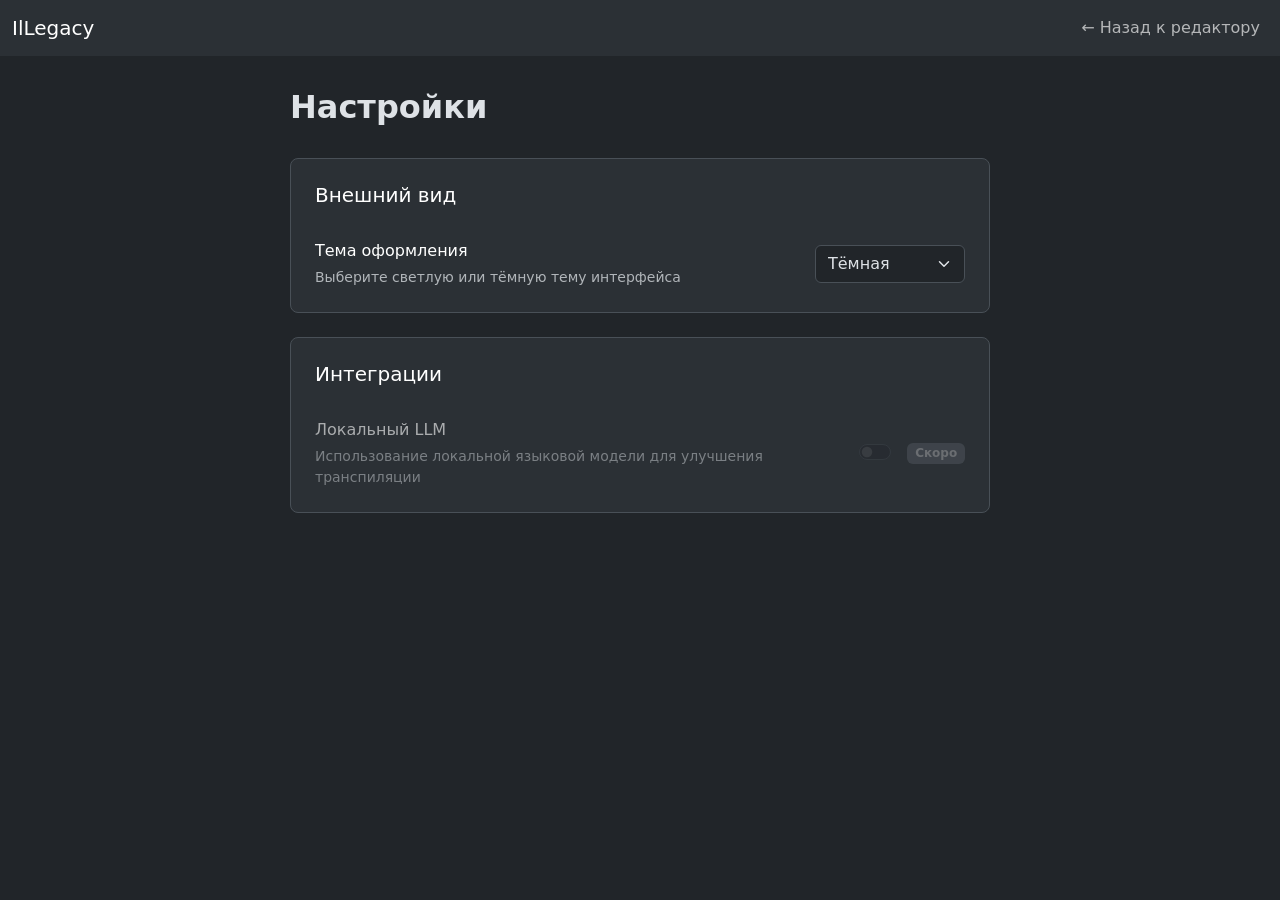
==== src/settings.html @ 21b07f58 "добавил страницу настроек" ====
<!doctype html>
<html lang="ru" data-bs-theme="dark">

<head>
    <meta charset="UTF-8" />
    <link rel="stylesheet" href="styles.css" />
    <link rel="stylesheet" href="settings.css" />
    <meta name="viewport" content="width=device-width, initial-scale=1.0" />
    <title>Настройки - IlLegacy</title>
    <!-- Bootstrap css -->
    <link href="https://cdn.jsdelivr.net/npm/bootstrap@5.3.8/dist/css/bootstrap.min.css" rel="stylesheet"
        integrity="sha384-sRIl4kxILFvY47J16cr9ZwB07vP4J8+LH7qKQnuqkuIAvNWLzeN8tE5YBujZqJLB" crossorigin="anonymous">
    <script type="module" src="/modules/settings.js" defer></script>
</head>

<body>
    <!-- Навигационная панель -->
    <nav class="navbar navbar-expand-lg bg-body-tertiary">
        <div class="container-fluid">
            <a class="navbar-brand" href="index.html">IlLegacy</a>
            <button class="navbar-toggler" type="button" data-bs-toggle="collapse" data-bs-target="#navbarNav"
                aria-controls="navbarNav" aria-expanded="false" aria-label="Toggle navigation">
                <span class="navbar-toggler-icon"></span>
            </button>
            <div class="collapse navbar-collapse" id="navbarNav">
                <ul class="navbar-nav ms-auto">
                    <li class="nav-item">
                        <a class="nav-link" href="index.html" role="button">← Назад к редактору</a>
                    </li>
                </ul>
            </div>
        </div>
    </nav>

    <div class="settings-container">
        <div class="settings-content">
            <h1 class="settings-title">Настройки</h1>

            <div class="settings-section">
                <h2 class="section-title">Внешний вид</h2>

                <div class="setting-item">
                    <div class="setting-info">
                        <label class="setting-label" for="theme-select">Тема оформления</label>
                        <p class="setting-description">Выберите светлую или тёмную тему интерфейса</p>
                    </div>
                    <div class="setting-control">
                        <select id="theme-select" class="form-select">
                            <option value="dark">Тёмная</option>
                            <option value="light">Светлая</option>
                            <option value="auto">Системная</option>
                        </select>
                    </div>
                </div>
            </div>

            <div class="settings-section">
                <h2 class="section-title">Интеграции</h2>

                <div class="setting-item disabled">
                    <div class="setting-info">
                        <label class="setting-label">Локальный LLM</label>
                        <p class="setting-description">Использование локальной языковой модели для улучшения транспиляции</p>
                    </div>
                    <div class="setting-control">
                        <div class="form-check form-switch">
                            <input class="form-check-input" type="checkbox" id="llm-toggle" disabled>
                            <label class="form-check-label" for="llm-toggle">
                                <span class="badge bg-secondary ms-2">Скоро</span>
                            </label>
                        </div>
                    </div>
                </div>
            </div>
        </div>
    </div>

    <script src="https://cdn.jsdelivr.net/npm/bootstrap@5.3.8/dist/js/bootstrap.bundle.min.js"
        integrity="sha384-FKyoEForCGlyvwx9Hj09JcYn3nv7wiPVlz7YYwJrWVcXK/BmnVDxM+D2scQbITxI"
        crossorigin="anonymous"></script>
</body>

</html>
---- src/styles.css ----
/* CSS-переменные для тем */
:root {
    --code-bg-dark: #1e1e1e;
    --code-bg-light: #ffffff;
    --code-text-dark: #d4d4d4;
    --code-text-light: #1e1e1e;
    --border-dark: #444;
    --border-light: #dee2e6;
    --scrollbar-track-dark: #2d2d2d;
    --scrollbar-track-light: #f1f1f1;
    --scrollbar-thumb-dark: #666;
    --scrollbar-thumb-light: #c1c1c1;
    --placeholder-dark: #666;
    --placeholder-light: #aaa;
    --selection-dark: rgba(255, 255, 255, 0.2);
    --selection-light: rgba(0, 0, 0, 0.1);
    --caret-dark: white;
    --caret-light: black;
    --resizer-dark: #999;
    --resizer-light: #666;
}

/* Тёмная тема (по умолчанию) */
[data-bs-theme="dark"] {
    --code-bg: var(--code-bg-dark);
    --code-text: var(--code-text-dark);
    --border: var(--border-dark);
    --scrollbar-track: var(--scrollbar-track-dark);
    --scrollbar-thumb: var(--scrollbar-thumb-dark);
    --placeholder: var(--placeholder-dark);
    --selection: var(--selection-dark);
    --caret: var(--caret-dark);
    --resizer: var(--resizer-dark);
}

/* Светлая тема */
[data-bs-theme="light"] {
    --code-bg: var(--code-bg-light);
    --code-text: var(--code-text-light);
    --border: var(--border-light);
    --scrollbar-track: var(--scrollbar-track-light);
    --scrollbar-thumb: var(--scrollbar-thumb-light);
    --placeholder: var(--placeholder-light);
    --selection: var(--selection-light);
    --caret: var(--caret-light);
    --resizer: var(--resizer-light);
}

body {
    margin: 0;
    padding: 0;
    font-family: Arial, sans-serif;
    height: 100vh;
    overflow: hidden;
}

.navbar {
    flex-shrink: 0;
}

.grid-container {
    display: flex;
    height: calc(100vh - 56px); /* Высота окна минус высота navbar */
    width: 100vw;
    overflow: hidden;
}

.column {
    display: flex;
    flex-direction: column;
    height: 100%;
    padding: 1rem;
    box-sizing: border-box;
    overflow: hidden;
    flex: 1 1 0; /* Позволяет колонкам сжиматься/растягиваться */
    min-width: 200px;
}

.select-wrapper {
    flex-shrink: 0;
    margin-bottom: 1rem;
}

.select-wrapper select {
    width: 100%;
    padding: 0.5rem;
    margin-top: 0.25rem;
}

.code-container {
    position: relative;
    width: 100%;
    flex: 1 1 auto;
    min-height: 0;
    overflow: hidden;
    border: 1px solid var(--border);
    border-radius: 4px;
    background-color: var(--code-bg);
}

/* Общие стили для textarea и pre */
.code-textarea,
.code-preview {
    position: absolute;
    top: 0;
    left: 0;
    width: 100%;
    height: 100%;
    margin: 0;
    font-family: 'Monaco', 'Menlo', 'Ubuntu Mono', 'Consolas', monospace;
    font-size: 14px;
    line-height: 1.5;
    white-space: pre;
    word-wrap: normal;
    overflow: auto;
    box-sizing: border-box;
    border: none;
    outline: none;
}

/* Textarea для ввода - добавляем отступы */
.code-textarea {
    padding: 10px;
    background: transparent;
    color: transparent; /* Делаем текст невидимым */
    caret-color: var(--caret);
    resize: none;
    z-index: 2;
}

/* Pre для подсветки - без отступов */
.code-preview {
    padding: 0;
    pointer-events: none; /* Чтобы не мешать вводу */
    z-index: 1;
    background-color: var(--code-bg);
    overflow: auto;
}

.code-preview code {
    font-family: inherit;
    background: transparent !important;
    padding: 0;
    margin: 0;
    display: block;
    box-sizing: border-box;
    min-height: 100%;
    width: fit-content;
    min-width: 100%;
    color: var(--code-text);
}

/* Стили для скроллбара - одинаковые для обоих элементов */
.code-textarea::-webkit-scrollbar,
.code-preview::-webkit-scrollbar {
    width: 10px;
    height: 10px;
}

.code-textarea::-webkit-scrollbar-track,
.code-preview::-webkit-scrollbar-track {
    background: var(--scrollbar-track);
}

.code-textarea::-webkit-scrollbar-thumb,
.code-preview::-webkit-scrollbar-thumb {
    background: var(--scrollbar-thumb);
    border-radius: 5px;
}

.code-textarea::-webkit-scrollbar-thumb:hover,
.code-preview::-webkit-scrollbar-thumb:hover {
    background: #888;
}

/* Скрываем скроллбар у preview, чтобы не мешал */
.code-preview::-webkit-scrollbar {
    display: none;
}

/* Для Firefox */
.code-preview {
    scrollbar-width: none;
}

/* Стили для placeholder */
.code-textarea::placeholder {
    color: var(--placeholder);
    opacity: 1;
}

#resizer {
    background-color: var(--resizer);
    cursor: col-resize;
    width: 5px;
    height: 100%;
    flex-shrink: 0;
    z-index: 10;
    transition: background-color 0.2s;
}

#resizer:hover,
#resizer:active {
    background-color: #999;
}

/* Класс для режима ресайза */
.resizing {
    user-select: none;
    cursor: col-resize;
}

.resizing .code-textarea,
.resizing .code-preview {
    pointer-events: none;
}

/* Анимация для изменения размера шрифта */
.code-textarea,
.code-preview,
.code-preview code {
    transition: font-size 0.05s ease;
}

/* Индикатор текущего масштаба*/
.zoom-indicator {
    position: fixed;
    bottom: 20px;
    right: 20px;
    background: rgba(0, 0, 0, 0.7);
    color: white;
    padding: 5px 10px;
    border-radius: 4px;
    font-size: 12px;
    z-index: 1000;
    opacity: 0;
    transition: opacity 0.2s;
    pointer-events: none;
}

.zoom-indicator.show {
    opacity: 1;
}

/* Делаем табуляции видимыми */
.code-textarea,
.code-preview {
    tab-size: 4;
    -moz-tab-size: 4;
    -o-tab-size: 4;
    -webkit-tab-size: 4;
}

.code-textarea::selection,
.code-preview::selection {
    background: var(--selection);
}
---- src/settings.css ----
/* Стили для страницы настроек */

.settings-container {
    display: flex;
    justify-content: center;
    padding: 2rem;
    min-height: calc(100vh - 56px);
    box-sizing: border-box;
    background-color: var(--bs-body-bg);
}

.settings-content {
    width: 100%;
    max-width: 700px;
}

.settings-title {
    margin-bottom: 2rem;
    font-size: 2rem;
    font-weight: 600;
}

.settings-section {
    background-color: var(--bs-tertiary-bg);
    border-radius: 8px;
    padding: 1.5rem;
    margin-bottom: 1.5rem;
    border: 1px solid var(--bs-border-color);
}

.section-title {
    font-size: 1.25rem;
    font-weight: 500;
    margin-bottom: 1rem;
    color: var(--bs-emphasis-color);
}

.setting-item {
    display: flex;
    justify-content: space-between;
    align-items: center;
    padding: 1rem 0;
    border-bottom: 1px solid var(--bs-border-color);
}

.setting-item:last-child {
    border-bottom: none;
    padding-bottom: 0;
}

.setting-item:first-child {
    padding-top: 0;
}

.setting-info {
    flex: 1;
    padding-right: 1rem;
}

.setting-label {
    display: block;
    font-weight: 500;
    margin-bottom: 0.25rem;
    color: var(--bs-emphasis-color);
}

.setting-description {
    margin: 0;
    font-size: 0.875rem;
    color: var(--bs-secondary-color);
}

.setting-control {
    flex-shrink: 0;
}

.setting-control .form-select {
    min-width: 150px;
}

/* Disabled состояние */
.setting-item.disabled {
    opacity: 0.6;
    pointer-events: none;
}

.setting-item.disabled .setting-label {
    cursor: not-allowed;
}

/* Адаптивность для мобильных */
@media (max-width: 576px) {
    .settings-container {
        padding: 1rem;
    }

    .setting-item {
        flex-direction: column;
        align-items: flex-start;
        gap: 0.75rem;
    }

    .setting-control {
        width: 100%;
    }

    .setting-control .form-select {
        width: 100%;
    }
}
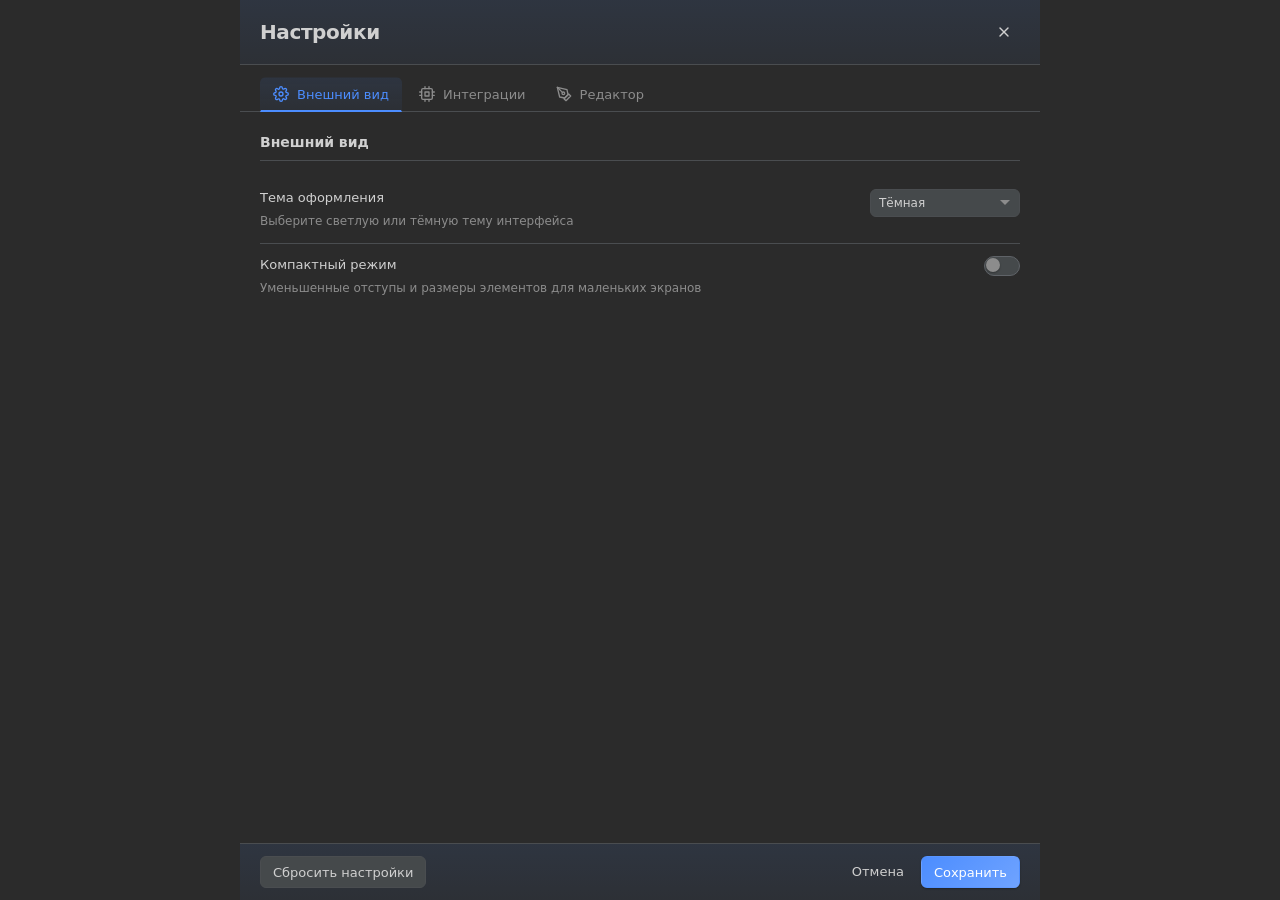
==== commit 4c0cebf7: "ui update" ====
--- a/src/settings.html
+++ b/src/settings.html
@@ -7,77 +7,169 @@
     <link rel="stylesheet" href="settings.css" />
     <meta name="viewport" content="width=device-width, initial-scale=1.0" />
     <title>Настройки - IlLegacy</title>
-    <!-- Bootstrap css -->
-    <link href="https://cdn.jsdelivr.net/npm/bootstrap@5.3.8/dist/css/bootstrap.min.css" rel="stylesheet"
-        integrity="sha384-sRIl4kxILFvY47J16cr9ZwB07vP4J8+LH7qKQnuqkuIAvNWLzeN8tE5YBujZqJLB" crossorigin="anonymous">
     <script type="module" src="/modules/settings.js" defer></script>
 </head>
 
 <body>
-    <!-- Навигационная панель -->
-    <nav class="navbar navbar-expand-lg bg-body-tertiary">
-        <div class="container-fluid">
-            <a class="navbar-brand" href="index.html">IlLegacy</a>
-            <button class="navbar-toggler" type="button" data-bs-toggle="collapse" data-bs-target="#navbarNav"
-                aria-controls="navbarNav" aria-expanded="false" aria-label="Toggle navigation">
-                <span class="navbar-toggler-icon"></span>
+    <div class="settings-dialog">
+        <!-- Заголовок диалога -->
+        <div class="settings-header">
+            <h1 class="settings-title">Настройки</h1>
+            <a href="index.html" class="jb-button jb-button-icon" title="Закрыть">
+                <svg xmlns="http://www.w3.org/2000/svg" width="16" height="16" viewBox="0 0 24 24" fill="none" stroke="currentColor" stroke-width="2" stroke-linecap="round" stroke-linejoin="round">
+                    <line x1="18" y1="6" x2="6" y2="18"></line>
+                    <line x1="6" y1="6" x2="18" y2="18"></line>
+                </svg>
+            </a>
+        </div>
+
+        <!-- Табы навигации -->
+        <div class="settings-tabs">
+            <button class="settings-tab active" data-tab="appearance">
+                <svg xmlns="http://www.w3.org/2000/svg" width="16" height="16" viewBox="0 0 24 24" fill="none" stroke="currentColor" stroke-width="2" stroke-linecap="round" stroke-linejoin="round">
+                    <circle cx="12" cy="12" r="3"></circle>
+                    <path d="M19.4 15a1.65 1.65 0 0 0 .33 1.82l.06.06a2 2 0 0 1 0 2.83 2 2 0 0 1-2.83 0l-.06-.06a1.65 1.65 0 0 0-1.82-.33 1.65 1.65 0 0 0-1 1.51V21a2 2 0 0 1-2 2 2 2 0 0 1-2-2v-.09A1.65 1.65 0 0 0 9 19.4a1.65 1.65 0 0 0-1.82.33l-.06.06a2 2 0 0 1-2.83 0 2 2 0 0 1 0-2.83l.06-.06a1.65 1.65 0 0 0 .33-1.82 1.65 1.65 0 0 0-1.51-1H3a2 2 0 0 1-2-2 2 2 0 0 1 2-2h.09A1.65 1.65 0 0 0 4.6 9a1.65 1.65 0 0 0-.33-1.82l-.06-.06a2 2 0 0 1 0-2.83 2 2 0 0 1 2.83 0l.06.06a1.65 1.65 0 0 0 1.82.33H9a1.65 1.65 0 0 0 1-1.51V3a2 2 0 0 1 2-2 2 2 0 0 1 2 2v.09a1.65 1.65 0 0 0 1 1.51 1.65 1.65 0 0 0 1.82-.33l.06-.06a2 2 0 0 1 2.83 0 2 2 0 0 1 0 2.83l-.06.06a1.65 1.65 0 0 0-.33 1.82V9a1.65 1.65 0 0 0 1.51 1H21a2 2 0 0 1 2 2 2 2 0 0 1-2 2h-.09a1.65 1.65 0 0 0-1.51 1z"></path>
+                </svg>
+                <span>Внешний вид</span>
             </button>
-            <div class="collapse navbar-collapse" id="navbarNav">
-                <ul class="navbar-nav ms-auto">
-                    <li class="nav-item">
-                        <a class="nav-link" href="index.html" role="button">← Назад к редактору</a>
-                    </li>
-                </ul>
-            </div>
+            <button class="settings-tab" data-tab="integrations">
+                <svg xmlns="http://www.w3.org/2000/svg" width="16" height="16" viewBox="0 0 24 24" fill="none" stroke="currentColor" stroke-width="2" stroke-linecap="round" stroke-linejoin="round">
+                    <rect x="4" y="4" width="16" height="16" rx="2" ry="2"></rect>
+                    <rect x="9" y="9" width="6" height="6"></rect>
+                    <line x1="9" y1="1" x2="9" y2="4"></line>
+                    <line x1="15" y1="1" x2="15" y2="4"></line>
+                    <line x1="9" y1="20" x2="9" y2="23"></line>
+                    <line x1="15" y1="20" x2="15" y2="23"></line>
+                    <line x1="20" y1="9" x2="23" y2="9"></line>
+                    <line x1="20" y1="14" x2="23" y2="14"></line>
+                    <line x1="1" y1="9" x2="4" y2="9"></line>
+                    <line x1="1" y1="14" x2="4" y2="14"></line>
+                </svg>
+                <span>Интеграции</span>
+            </button>
+            <button class="settings-tab" data-tab="editor">
+                <svg xmlns="http://www.w3.org/2000/svg" width="16" height="16" viewBox="0 0 24 24" fill="none" stroke="currentColor" stroke-width="2" stroke-linecap="round" stroke-linejoin="round">
+                    <path d="M12 19l7-7 3 3-7 7-3-3z"></path>
+                    <path d="M18 13l-1.5-7.5L2 2l3.5 14.5L13 18l5-5z"></path>
+                    <path d="M2 2l7.586 7.586"></path>
+                    <circle cx="11" cy="11" r="2"></circle>
+                </svg>
+                <span>Редактор</span>
+            </button>
         </div>
-    </nav>
 
-    <div class="settings-container">
-        <div class="settings-content">
-            <h1 class="settings-title">Настройки</h1>
+        <div class="settings-body">
+            <!-- Основной контент настроек -->
+            <div class="settings-content">
+                <!-- Секция: Внешний вид -->
+                <section id="appearance" class="settings-section active">
+                    <h2 class="section-title">Внешний вид</h2>
+                    
+                    <div class="setting-item">
+                        <div class="setting-info">
+                            <label class="setting-label" for="theme-select">Тема оформления</label>
+                            <p class="setting-description">Выберите светлую или тёмную тему интерфейса</p>
+                        </div>
+                        <div class="setting-control">
+                            <select id="theme-select" class="jb-select">
+                                <option value="dark">Тёмная</option>
+                                <option value="light">Светлая</option>
+                                <option value="auto">Системная</option>
+                            </select>
+                        </div>
+                    </div>
 
-            <div class="settings-section">
-                <h2 class="section-title">Внешний вид</h2>
-
-                <div class="setting-item">
-                    <div class="setting-info">
-                        <label class="setting-label" for="theme-select">Тема оформления</label>
-                        <p class="setting-description">Выберите светлую или тёмную тему интерфейса</p>
-                    </div>
-                    <div class="setting-control">
-                        <select id="theme-select" class="form-select">
-                            <option value="dark">Тёмная</option>
-                            <option value="light">Светлая</option>
-                            <option value="auto">Системная</option>
-                        </select>
-                    </div>
-                </div>
-            </div>
-
-            <div class="settings-section">
-                <h2 class="section-title">Интеграции</h2>
-
-                <div class="setting-item disabled">
-                    <div class="setting-info">
-                        <label class="setting-label">Локальный LLM</label>
-                        <p class="setting-description">Использование локальной языковой модели для улучшения транспиляции</p>
-                    </div>
-                    <div class="setting-control">
-                        <div class="form-check form-switch">
-                            <input class="form-check-input" type="checkbox" id="llm-toggle" disabled>
-                            <label class="form-check-label" for="llm-toggle">
-                                <span class="badge bg-secondary ms-2">Скоро</span>
+                    <div class="setting-item">
+                        <div class="setting-info">
+                            <label class="setting-label" for="compact-mode">Компактный режим</label>
+                            <p class="setting-description">Уменьшенные отступы и размеры элементов для маленьких экранов</p>
+                        </div>
+                        <div class="setting-control">
+                            <label class="jb-switch">
+                                <input type="checkbox" id="compact-mode">
+                                <span class="switch-track"></span>
+                                <span class="switch-thumb"></span>
                             </label>
                         </div>
                     </div>
-                </div>
+                </section>
+
+                <!-- Секция: Интеграции -->
+                <section id="integrations" class="settings-section">
+                    <h2 class="section-title">Интеграции</h2>
+                    
+                    <div class="setting-item disabled">
+                        <div class="setting-info">
+                            <label class="setting-label">Локальный LLM</label>
+                            <p class="setting-description">Использование локальной языковой модели для улучшения транспиляции</p>
+                        </div>
+                        <div class="setting-control">
+                            <label class="jb-switch">
+                                <input type="checkbox" id="llm-toggle" disabled>
+                                <span class="switch-track"></span>
+                                <span class="switch-thumb"></span>
+                            </label>
+                            <span class="badge badge-secondary ms-2">Скоро</span>
+                        </div>
+                    </div>
+
+                    <div class="setting-item">
+                        <div class="setting-info">
+                            <label class="setting-label">Docker</label>
+                            <p class="setting-description">Статус подключения к Docker для обработки кода</p>
+                        </div>
+                        <div class="setting-control">
+                            <span id="docker-status" class="badge badge-secondary">Проверка...</span>
+                        </div>
+                    </div>
+                </section>
+
+                <!-- Секция: Редактор -->
+                <section id="editor" class="settings-section">
+                    <h2 class="section-title">Редактор</h2>
+                    
+                    <div class="setting-item">
+                        <div class="setting-info">
+                            <label class="setting-label" for="font-size-select">Размер шрифта</label>
+                            <p class="setting-description">Размер шрифта в редакторе кода</p>
+                        </div>
+                        <div class="setting-control">
+                            <select id="font-size-select" class="jb-select">
+                                <option value="12">12px</option>
+                                <option value="13">13px</option>
+                                <option value="14" selected>14px</option>
+                                <option value="15">15px</option>
+                                <option value="16">16px</option>
+                            </select>
+                        </div>
+                    </div>
+
+                    <div class="setting-item">
+                        <div class="setting-info">
+                            <label class="setting-label" for="tab-size-select">Размер табуляции</label>
+                            <p class="setting-description">Количество пробелов для табуляции</p>
+                        </div>
+                        <div class="setting-control">
+                            <select id="tab-size-select" class="jb-select">
+                                <option value="2">2</option>
+                                <option value="4" selected>4</option>
+                                <option value="8">8</option>
+                            </select>
+                        </div>
+                    </div>
+                </section>
+            </div>
+        </div>
+
+        <!-- Подвал с кнопками действий -->
+        <div class="settings-footer">
+            <button class="jb-button jb-button-secondary" id="resetSettings">Сбросить настройки</button>
+            <div class="footer-actions">
+                <a href="index.html" class="jb-button jb-button-tertiary">Отмена</a>
+                <button class="jb-button jb-button-primary" id="saveSettings">Сохранить</button>
             </div>
         </div>
     </div>
-
-    <script src="https://cdn.jsdelivr.net/npm/bootstrap@5.3.8/dist/js/bootstrap.bundle.min.js"
-        integrity="sha384-FKyoEForCGlyvwx9Hj09JcYn3nv7wiPVlz7YYwJrWVcXK/BmnVDxM+D2scQbITxI"
-        crossorigin="anonymous"></script>
 </body>
 
 </html>
--- a/src/styles.css
+++ b/src/styles.css
@@ -1,101 +1,322 @@
-/* CSS-переменные для тем */
-:root {
-    --code-bg-dark: #1e1e1e;
-    --code-bg-light: #ffffff;
-    --code-text-dark: #d4d4d4;
-    --code-text-light: #1e1e1e;
-    --border-dark: #444;
-    --border-light: #dee2e6;
-    --scrollbar-track-dark: #2d2d2d;
-    --scrollbar-track-light: #f1f1f1;
-    --scrollbar-thumb-dark: #666;
-    --scrollbar-thumb-light: #c1c1c1;
-    --placeholder-dark: #666;
-    --placeholder-light: #aaa;
-    --selection-dark: rgba(255, 255, 255, 0.2);
-    --selection-light: rgba(0, 0, 0, 0.1);
-    --caret-dark: white;
-    --caret-light: black;
-    --resizer-dark: #999;
-    --resizer-light: #666;
-}
-
-/* Тёмная тема (по умолчанию) */
-[data-bs-theme="dark"] {
-    --code-bg: var(--code-bg-dark);
-    --code-text: var(--code-text-dark);
-    --border: var(--border-dark);
-    --scrollbar-track: var(--scrollbar-track-dark);
-    --scrollbar-thumb: var(--scrollbar-thumb-dark);
-    --placeholder: var(--placeholder-dark);
-    --selection: var(--selection-dark);
-    --caret: var(--caret-dark);
-    --resizer: var(--resizer-dark);
-}
-
-/* Светлая тема */
-[data-bs-theme="light"] {
-    --code-bg: var(--code-bg-light);
-    --code-text: var(--code-text-light);
-    --border: var(--border-light);
-    --scrollbar-track: var(--scrollbar-track-light);
-    --scrollbar-thumb: var(--scrollbar-thumb-light);
-    --placeholder: var(--placeholder-light);
-    --selection: var(--selection-light);
-    --caret: var(--caret-light);
-    --resizer: var(--resizer-light);
+/* ==========================================================================
+   IlLegacy - JetBrains New UI Styles
+   ========================================================================== */
+
+@import './jetbrains-variables.css';
+
+/* ==========================================================================
+   БАЗОВЫЕ СТИЛИ
+   ========================================================================== */
+
+* {
+    box-sizing: border-box;
 }
 
 body {
     margin: 0;
     padding: 0;
-    font-family: Arial, sans-serif;
+    font-family: var(--jb-font-family-ui);
+    font-size: var(--jb-font-size-md);
+    line-height: var(--jb-line-height-normal);
+    color: var(--text-primary);
+    background-color: var(--page-bg);
     height: 100vh;
     overflow: hidden;
-}
-
-.navbar {
+    overflow-x: hidden;
+    -webkit-font-smoothing: antialiased;
+    -moz-osx-font-smoothing: grayscale;
+}
+
+/* ==========================================================================
+   ГЛАВНЫЙ LAYOUT
+   ========================================================================== */
+
+.app-container {
+    display: flex;
+    flex-direction: column;
+    height: 100vh;
+    overflow: hidden;
+    overflow-x: hidden;
+}
+
+/* ==========================================================================
+   TOOLBAR (Главная панель инструментов)
+   ========================================================================== */
+
+.main-toolbar {
+    display: flex;
+    align-items: center;
+    justify-content: space-between;
+    height: 48px;
+    padding: 0 var(--jb-spacing-md);
+    background: var(--gradient-subtle);
+    border-bottom: 1px solid var(--border-subtle);
     flex-shrink: 0;
-}
-
-.grid-container {
-    display: flex;
-    height: calc(100vh - 56px); /* Высота окна минус высота navbar */
-    width: 100vw;
+    gap: var(--jb-spacing-md);
+}
+
+.toolbar-left,
+.toolbar-right {
+    display: flex;
+    align-items: center;
+    gap: var(--jb-spacing-sm);
+}
+
+.toolbar-brand {
+    display: flex;
+    align-items: center;
+    gap: var(--jb-spacing-sm);
+    font-size: var(--jb-font-size-lg);
+    font-weight: var(--jb-font-weight-semibold);
+    color: var(--text-primary);
+    padding-right: var(--jb-spacing-md);
+    margin-right: var(--jb-spacing-sm);
+    border-right: 1px solid var(--border-subtle);
+}
+
+.toolbar-brand-icon {
+    width: 24px;
+    height: 24px;
+    display: flex;
+    align-items: center;
+    justify-content: center;
+    color: var(--accent-primary);
+}
+
+.toolbar-brand span {
+    background: var(--gradient-primary);
+    -webkit-background-clip: text;
+    -webkit-text-fill-color: transparent;
+    background-clip: text;
+}
+
+/* ==========================================================================
+   КНОПКИ В СТИЛЕ JETBRAINS
+   ========================================================================== */
+
+.jb-button {
+    display: inline-flex;
+    align-items: center;
+    justify-content: center;
+    gap: var(--jb-spacing-sm);
+    height: var(--jb-component-height-md);
+    padding: 0 var(--jb-spacing-md);
+    font-family: var(--jb-font-family-ui);
+    font-size: var(--jb-font-size-md);
+    font-weight: var(--jb-font-weight-medium);
+    border-radius: var(--jb-radius-sm);
+    border: 1px solid transparent;
+    cursor: pointer;
+    transition: all var(--jb-transition-fast);
+    text-decoration: none;
+    white-space: nowrap;
+}
+
+.jb-button:focus {
+    outline: none;
+    box-shadow: var(--shadow-focus);
+}
+
+.jb-button:focus-visible {
+    outline: none;
+    box-shadow: var(--shadow-focus);
+}
+
+/* Primary button */
+.jb-button-primary {
+    background: var(--gradient-primary);
+    color: #FFFFFF;
+    border-color: transparent;
+    box-shadow: var(--shadow-sm);
+}
+
+.jb-button-primary:hover {
+    background: var(--gradient-primary-hover);
+    border-color: transparent;
+    box-shadow: var(--shadow-md);
+    transform: translateY(-1px);
+}
+
+.jb-button-primary:active {
+    transform: translateY(0);
+}
+
+/* Secondary button */
+.jb-button-secondary {
+    background-color: var(--bg-tertiary);
+    color: var(--text-primary);
+    border-color: var(--border-subtle);
+}
+
+.jb-button-secondary:hover {
+    background-color: var(--bg-hover);
+    border-color: var(--border-default);
+    box-shadow: var(--shadow-sm);
+}
+
+/* Tertiary button (text-only) */
+.jb-button-tertiary {
+    background-color: transparent;
+    color: var(--text-primary);
+    border-color: transparent;
+    padding: 0 var(--jb-spacing-sm);
+}
+
+.jb-button-tertiary:hover {
+    background-color: var(--bg-hover);
+    color: var(--text-primary);
+}
+
+/* Icon button */
+.jb-button-icon {
+    width: var(--jb-component-height-md);
+    height: var(--jb-component-height-md);
+    padding: 0;
+    background-color: transparent;
+    color: var(--text-primary);
+    border-color: transparent;
+    border-radius: var(--jb-radius-sm);
+}
+
+.jb-button-icon:hover {
+    background-color: var(--bg-hover);
+    color: var(--text-primary);
+}
+
+.jb-button-icon svg {
+    width: var(--jb-icon-size-md);
+    height: var(--jb-icon-size-md);
+}
+
+/* ==========================================================================
+   MAIN CONTENT AREA
+   ========================================================================== */
+
+.main-content {
+    display: flex;
+    flex: 1;
+    width: 100%;
     overflow: hidden;
-}
-
-.column {
+    background-color: var(--bg-primary);
+    padding-left: var(--jb-spacing-sm);
+    padding-right: var(--jb-spacing-sm);
+    padding-bottom: var(--jb-spacing-sm);
+    box-sizing: border-box;
+}
+
+/* ==========================================================================
+   EDITOR PANELS
+   ========================================================================== */
+
+.editor-panel {
     display: flex;
     flex-direction: column;
-    height: 100%;
-    padding: 1rem;
+    flex: 1;
+    min-width: 0;
+    max-width: 100%;
+    overflow: hidden;
+    background-color: var(--editor-bg);
+    border-radius: var(--jb-radius-md);
+    box-shadow: var(--shadow-sm);
     box-sizing: border-box;
-    overflow: hidden;
-    flex: 1 1 0; /* Позволяет колонкам сжиматься/растягиваться */
-    min-width: 200px;
-}
-
-.select-wrapper {
+}
+
+.editor-panel-header {
+    display: flex;
+    align-items: center;
+    justify-content: space-between;
+    height: 36px;
+    padding: 0 var(--jb-spacing-md);
+    background: var(--gradient-subtle);
+    border-bottom: 1px solid var(--border-subtle);
     flex-shrink: 0;
-    margin-bottom: 1rem;
-}
-
-.select-wrapper select {
-    width: 100%;
-    padding: 0.5rem;
-    margin-top: 0.25rem;
-}
+    border-radius: var(--jb-radius-md) var(--jb-radius-md) 0 0;
+}
+
+.editor-panel-title {
+    display: flex;
+    align-items: center;
+    gap: var(--jb-spacing-sm);
+    font-size: var(--jb-font-size-sm);
+    font-weight: var(--jb-font-weight-medium);
+    color: var(--text-primary);
+}
+
+.editor-panel-title svg {
+    width: var(--jb-icon-size-md);
+    height: var(--jb-icon-size-md);
+    color: var(--text-secondary);
+}
+
+.editor-panel-actions {
+    display: flex;
+    align-items: center;
+    gap: var(--jb-spacing-xs);
+}
+
+/* ==========================================================================
+   LANGUAGE SELECTOR
+   ========================================================================== */
+
+.language-selector {
+    display: flex;
+    align-items: center;
+    gap: var(--jb-spacing-sm);
+}
+
+.language-selector-label {
+    font-size: var(--jb-font-size-sm);
+    color: var(--text-secondary);
+    white-space: nowrap;
+}
+
+.jb-select {
+    height: var(--jb-component-height-sm);
+    padding: 0 var(--jb-spacing-sm);
+    font-family: var(--jb-font-family-ui);
+    font-size: var(--jb-font-size-sm);
+    color: var(--text-primary);
+    background-color: var(--bg-tertiary);
+    border: 1px solid var(--border-subtle);
+    border-radius: var(--jb-radius-sm);
+    cursor: pointer;
+    transition: all var(--jb-transition-fast);
+    min-width: 120px;
+    background-image: url("data:image/svg+xml,%3Csvg xmlns='http://www.w3.org/2000/svg' width='12' height='12' viewBox='0 0 12 12'%3E%3Cpath fill='%238C8C8C' d='M6 8L1 3h10z'/%3E%3C/svg%3E");
+    background-repeat: no-repeat;
+    background-position: right 8px center;
+    padding-right: 28px;
+    appearance: none;
+    -webkit-appearance: none;
+    -moz-appearance: none;
+}
+
+.jb-select:hover {
+    border-color: var(--border-default);
+    background-color: var(--bg-hover);
+}
+
+.jb-select:focus {
+    outline: none;
+    border-color: var(--accent-primary);
+    box-shadow: var(--shadow-focus);
+}
+
+/* Light theme arrow */
+[data-bs-theme="light"] .jb-select {
+    background-image: url("data:image/svg+xml,%3Csvg xmlns='http://www.w3.org/2000/svg' width='12' height='12' viewBox='0 0 12 12'%3E%3Cpath fill='%236E6E6E' d='M6 8L1 3h10z'/%3E%3C/svg%3E");
+}
+
+/* ==========================================================================
+   CODE CONTAINER
+   ========================================================================== */
 
 .code-container {
     position: relative;
-    width: 100%;
-    flex: 1 1 auto;
-    min-height: 0;
+    flex: 1;
     overflow: hidden;
-    border: 1px solid var(--border);
-    border-radius: 4px;
-    background-color: var(--code-bg);
+    background-color: var(--editor-bg);
+    border-radius: 0 0 var(--jb-radius-md) var(--jb-radius-md);
 }
 
 /* Общие стили для textarea и pre */
@@ -107,50 +328,63 @@
     width: 100%;
     height: 100%;
     margin: 0;
-    font-family: 'Monaco', 'Menlo', 'Ubuntu Mono', 'Consolas', monospace;
-    font-size: 14px;
-    line-height: 1.5;
+    font-family: var(--jb-font-family-code);
+    font-size: var(--jb-font-size-lg);
+    line-height: 1.6;
     white-space: pre;
     word-wrap: normal;
     overflow: auto;
     box-sizing: border-box;
     border: none;
     outline: none;
-}
-
-/* Textarea для ввода - добавляем отступы */
+    tab-size: 4;
+    -moz-tab-size: 4;
+    -o-tab-size: 4;
+    -webkit-tab-size: 4;
+}
+
+/* Textarea для ввода */
 .code-textarea {
-    padding: 10px;
+    padding: var(--jb-spacing-md);
     background: transparent;
-    color: transparent; /* Делаем текст невидимым */
-    caret-color: var(--caret);
+    color: transparent;
+    caret-color: var(--editor-caret);
     resize: none;
     z-index: 2;
 }
 
-/* Pre для подсветки - без отступов */
+.code-textarea::placeholder {
+    color: var(--editor-placeholder);
+    opacity: 1;
+}
+
+.code-textarea::selection {
+    background: var(--editor-selection);
+}
+
+/* Pre для подсветки */
 .code-preview {
     padding: 0;
-    pointer-events: none; /* Чтобы не мешать вводу */
+    pointer-events: none;
     z-index: 1;
-    background-color: var(--code-bg);
+    background-color: var(--editor-bg);
     overflow: auto;
 }
 
 .code-preview code {
-    font-family: inherit;
+    font-family: var(--jb-font-family-code);
     background: transparent !important;
-    padding: 0;
+    padding: var(--jb-spacing-md);
     margin: 0;
     display: block;
     box-sizing: border-box;
     min-height: 100%;
     width: fit-content;
     min-width: 100%;
-    color: var(--code-text);
-}
-
-/* Стили для скроллбара - одинаковые для обоих элементов */
+    color: var(--text-primary);
+}
+
+/* Скроллбары в стиле JetBrains */
 .code-textarea::-webkit-scrollbar,
 .code-preview::-webkit-scrollbar {
     width: 10px;
@@ -165,43 +399,63 @@
 .code-textarea::-webkit-scrollbar-thumb,
 .code-preview::-webkit-scrollbar-thumb {
     background: var(--scrollbar-thumb);
-    border-radius: 5px;
+    border-radius: var(--jb-radius-sm);
+    border: 2px solid var(--scrollbar-track);
 }
 
 .code-textarea::-webkit-scrollbar-thumb:hover,
 .code-preview::-webkit-scrollbar-thumb:hover {
-    background: #888;
-}
-
-/* Скрываем скроллбар у preview, чтобы не мешал */
+    background: var(--scrollbar-thumb-hover);
+}
+
+/* Скрываем скроллбар у preview */
 .code-preview::-webkit-scrollbar {
     display: none;
 }
 
-/* Для Firefox */
 .code-preview {
     scrollbar-width: none;
 }
 
-/* Стили для placeholder */
-.code-textarea::placeholder {
-    color: var(--placeholder);
-    opacity: 1;
-}
-
-#resizer {
-    background-color: var(--resizer);
+/* ==========================================================================
+   RESIZER (Разделитель панелей)
+   ========================================================================== */
+
+.resizer {
+    width: 4px;
+    background-color: var(--bg-secondary);
+    border: 1px solid var(--border-subtle);
+    box-sizing: border-box;
     cursor: col-resize;
-    width: 5px;
-    height: 100%;
     flex-shrink: 0;
     z-index: 10;
-    transition: background-color 0.2s;
-}
-
-#resizer:hover,
-#resizer:active {
-    background-color: #999;
+    transition: background-color var(--jb-transition-fast);
+    display: flex;
+    align-items: center;
+    justify-content: center;
+    border-radius: var(--jb-radius-sm);
+}
+
+.resizer::after {
+    content: '';
+    width: 2px;
+    height: 32px;
+    background: var(--gradient-primary);
+    border-radius: var(--jb-radius-full);
+    transition: all var(--jb-transition-fast);
+    opacity: 0.3;
+}
+
+.resizer:hover,
+.resizer:active {
+    background-color: var(--bg-hover);
+    border-color: var(--border-default);
+}
+
+.resizer:hover::after,
+.resizer:active::after {
+    opacity: 1;
+    height: 48px;
 }
 
 /* Класс для режима ресайза */
@@ -215,43 +469,266 @@
     pointer-events: none;
 }
 
-/* Анимация для изменения размера шрифта */
+/* ==========================================================================
+   STATUS BAR
+   ========================================================================== */
+
+.status-bar {
+    display: flex;
+    align-items: center;
+    justify-content: space-between;
+    height: 28px;
+    padding: 0 var(--jb-spacing-md);
+    background: var(--gradient-subtle);
+    border-top: 1px solid var(--border-subtle);
+    flex-shrink: 0;
+    font-size: var(--jb-font-size-xs);
+    color: var(--text-secondary);
+}
+
+.status-bar-left,
+.status-bar-right {
+    display: flex;
+    align-items: center;
+    gap: var(--jb-spacing-md);
+}
+
+.status-bar-item {
+    display: flex;
+    align-items: center;
+    gap: var(--jb-spacing-xs);
+}
+
+.status-bar-item svg {
+    width: 12px;
+    height: 12px;
+}
+
+/* ==========================================================================
+   ZOOM INDICATOR
+   ========================================================================== */
+
+.zoom-indicator {
+    position: fixed;
+    bottom: 40px;
+    right: var(--jb-spacing-lg);
+    background: var(--bg-tertiary);
+    color: var(--text-primary);
+    padding: var(--jb-spacing-xs) var(--jb-spacing-sm);
+    border-radius: var(--jb-radius-sm);
+    font-size: var(--jb-font-size-xs);
+    z-index: 1000;
+    opacity: 0;
+    transition: opacity var(--jb-transition-normal);
+    pointer-events: none;
+    box-shadow: var(--shadow-md);
+    border: 1px solid var(--border-subtle);
+}
+
+.zoom-indicator.show {
+    opacity: 1;
+}
+
+/* ==========================================================================
+   HIGHLIGHT.JS СТИЛИ (адаптация под JetBrains)
+   ========================================================================== */
+
+/* Базовые стили для hljs в темной теме */
+[data-bs-theme="dark"] .hljs {
+    background: transparent;
+    color: var(--text-primary);
+}
+
+[data-bs-theme="dark"] .hljs-comment,
+[data-bs-theme="dark"] .hljs-quote {
+    color: #808080;
+    font-style: italic;
+}
+
+[data-bs-theme="dark"] .hljs-keyword,
+[data-bs-theme="dark"] .hljs-selector-tag,
+[data-bs-theme="dark"] .hljs-meta-keyword {
+    color: #CC7832;
+}
+
+[data-bs-theme="dark"] .hljs-string,
+[data-bs-theme="dark"] .hljs-doctag {
+    color: #6A8759;
+}
+
+[data-bs-theme="dark"] .hljs-title,
+[data-bs-theme="dark"] .hljs-section,
+[data-bs-theme="dark"] .hljs-selector-id {
+    color: #FFC66D;
+}
+
+[data-bs-theme="dark"] .hljs-subst {
+    color: var(--text-primary);
+}
+
+[data-bs-theme="dark"] .hljs-tag,
+[data-bs-theme="dark"] .hljs-name {
+    color: #E8BF6A;
+}
+
+[data-bs-theme="dark"] .hljs-attr {
+    color: #9876AA;
+}
+
+[data-bs-theme="dark"] .hljs-attribute,
+[data-bs-theme="dark"] .hljs-variable,
+[data-bs-theme="dark"] .hljs-template-variable {
+    color: #9876AA;
+}
+
+[data-bs-theme="dark"] .hljs-number,
+[data-bs-theme="dark"] .hljs-regexp,
+[data-bs-theme="dark"] .hljs-literal,
+[data-bs-theme="dark"] .hljs-type {
+    color: #6897BB;
+}
+
+[data-bs-theme="dark"] .hljs-symbol,
+[data-bs-theme="dark"] .hljs-bullet {
+    color: #9876AA;
+}
+
+[data-bs-theme="dark"] .hljs-built_in,
+[data-bs-theme="dark"] .hljs-builtin-name {
+    color: #E8BF6A;
+}
+
+[data-bs-theme="dark"] .hljs-deletion {
+    background: #501e18;
+}
+
+[data-bs-theme="dark"] .hljs-addition {
+    background: #1e3a1e;
+}
+
+/* Светлая тема */
+[data-bs-theme="light"] .hljs {
+    background: transparent;
+    color: var(--text-primary);
+}
+
+[data-bs-theme="light"] .hljs-comment,
+[data-bs-theme="light"] .hljs-quote {
+    color: #808080;
+    font-style: italic;
+}
+
+[data-bs-theme="light"] .hljs-keyword,
+[data-bs-theme="light"] .hljs-selector-tag,
+[data-bs-theme="light"] .hljs-meta-keyword {
+    color: #000080;
+}
+
+[data-bs-theme="light"] .hljs-string,
+[data-bs-theme="light"] .hljs-doctag {
+    color: #008000;
+}
+
+[data-bs-theme="light"] .hljs-title,
+[data-bs-theme="light"] .hljs-section,
+[data-bs-theme="light"] .hljs-selector-id {
+    color: #AA6B00;
+}
+
+[data-bs-theme="light"] .hljs-subst {
+    color: var(--text-primary);
+}
+
+[data-bs-theme="light"] .hljs-tag,
+[data-bs-theme="light"] .hljs-name {
+    color: #0000FF;
+}
+
+[data-bs-theme="light"] .hljs-attr {
+    color: #800080;
+}
+
+[data-bs-theme="light"] .hljs-attribute,
+[data-bs-theme="light"] .hljs-variable,
+[data-bs-theme="light"] .hljs-template-variable {
+    color: #660E7A;
+}
+
+[data-bs-theme="light"] .hljs-number,
+[data-bs-theme="light"] .hljs-regexp,
+[data-bs-theme="light"] .hljs-literal,
+[data-bs-theme="light"] .hljs-type {
+    color: #0000FF;
+}
+
+[data-bs-theme="light"] .hljs-symbol,
+[data-bs-theme="light"] .hljs-bullet {
+    color: #0000FF;
+}
+
+[data-bs-theme="light"] .hljs-built_in,
+[data-bs-theme="light"] .hljs-builtin-name {
+    color: #660E7A;
+}
+
+/* ==========================================================================
+   АНИМАЦИИ
+   ========================================================================== */
+
 .code-textarea,
 .code-preview,
 .code-preview code {
-    transition: font-size 0.05s ease;
-}
-
-/* Индикатор текущего масштаба*/
-.zoom-indicator {
-    position: fixed;
-    bottom: 20px;
-    right: 20px;
-    background: rgba(0, 0, 0, 0.7);
-    color: white;
-    padding: 5px 10px;
-    border-radius: 4px;
-    font-size: 12px;
-    z-index: 1000;
-    opacity: 0;
-    transition: opacity 0.2s;
-    pointer-events: none;
-}
-
-.zoom-indicator.show {
-    opacity: 1;
-}
-
-/* Делаем табуляции видимыми */
-.code-textarea,
-.code-preview {
-    tab-size: 4;
-    -moz-tab-size: 4;
-    -o-tab-size: 4;
-    -webkit-tab-size: 4;
-}
-
-.code-textarea::selection,
-.code-preview::selection {
-    background: var(--selection);
-}+    transition: font-size var(--jb-transition-normal);
+}
+
+/* ==========================================================================
+   АДАПТИВНОСТЬ
+   ========================================================================== */
+
+@media (max-width: 768px) {
+    .main-toolbar {
+        height: 40px;
+        padding: 0 var(--jb-spacing-sm);
+    }
+    
+    .toolbar-brand {
+        display: none;
+    }
+    
+    .jb-button {
+        padding: 0 var(--jb-spacing-sm);
+    }
+    
+    .language-selector-label {
+        display: none;
+    }
+    
+    .editor-panel-header {
+        height: 32px;
+        padding: 0 var(--jb-spacing-sm);
+    }
+    
+    .status-bar {
+        height: 22px;
+        font-size: 10px;
+    }
+}
+
+/* ==========================================================================
+   УТИЛИТЫ
+   ========================================================================== */
+
+.text-secondary {
+    color: var(--text-secondary);
+}
+
+.text-muted {
+    color: var(--text-disabled);
+}
+
+.divider {
+    width: 1px;
+    height: 20px;
+    background-color: var(--border-subtle);
+    margin: 0 var(--jb-spacing-sm);
+}
--- a/src/settings.css
+++ b/src/settings.css
@@ -1,46 +1,157 @@
-/* Стили для страницы настроек */
-
-.settings-container {
-    display: flex;
-    justify-content: center;
-    padding: 2rem;
-    min-height: calc(100vh - 56px);
-    box-sizing: border-box;
-    background-color: var(--bs-body-bg);
-}
+/* ==========================================================================
+   IlLegacy Settings - JetBrains New UI Styles
+   ========================================================================== */
+
+@import './jetbrains-variables.css';
+
+/* ==========================================================================
+   SETTINGS DIALOG LAYOUT
+   ========================================================================== */
+
+body {
+    margin: 0;
+    padding: 0;
+    font-family: var(--jb-font-family-ui);
+    font-size: var(--jb-font-size-md);
+    line-height: var(--jb-line-height-normal);
+    color: var(--text-primary);
+    background-color: var(--bg-primary);
+    height: 100vh;
+    overflow: hidden;
+}
+
+.settings-dialog {
+    display: flex;
+    flex-direction: column;
+    height: 100vh;
+    max-width: 800px;
+    margin: 0 auto;
+    background-color: var(--bg-primary);
+}
+
+/* ==========================================================================
+   SETTINGS HEADER
+   ========================================================================== */
+
+.settings-header {
+    display: flex;
+    align-items: center;
+    justify-content: space-between;
+    padding: var(--jb-spacing-lg) var(--jb-spacing-xl);
+    border-bottom: 1px solid var(--border-subtle);
+    background: var(--gradient-subtle);
+    flex-shrink: 0;
+}
+
+.settings-title {
+    margin: 0;
+    font-size: var(--jb-font-size-2xl);
+    font-weight: var(--jb-font-weight-semibold);
+    color: var(--text-primary);
+    letter-spacing: -0.02em;
+}
+
+/* ==========================================================================
+   SETTINGS TABS
+   ========================================================================== */
+
+.settings-tabs {
+    display: flex;
+    gap: var(--jb-spacing-xs);
+    padding: var(--jb-spacing-md) var(--jb-spacing-xl) 0;
+    border-bottom: 1px solid var(--border-subtle);
+    background-color: var(--bg-primary);
+    flex-shrink: 0;
+}
+
+.settings-tab {
+    display: flex;
+    align-items: center;
+    gap: var(--jb-spacing-sm);
+    padding: var(--jb-spacing-sm) var(--jb-spacing-md);
+    font-family: var(--jb-font-family-ui);
+    font-size: var(--jb-font-size-md);
+    font-weight: var(--jb-font-weight-medium);
+    color: var(--text-secondary);
+    background: transparent;
+    border: 1px solid transparent;
+    border-radius: var(--jb-radius-sm) var(--jb-radius-sm) 0 0;
+    cursor: pointer;
+    transition: all var(--jb-transition-fast);
+    border-bottom: 2px solid transparent;
+    margin-bottom: -1px;
+}
+
+.settings-tab:hover {
+    color: var(--text-primary);
+    background-color: var(--bg-hover);
+}
+
+.settings-tab.active {
+    color: var(--accent-primary);
+    background: var(--gradient-subtle);
+    border-bottom-color: var(--accent-primary);
+}
+
+.settings-tab svg {
+    width: var(--jb-icon-size-md);
+    height: var(--jb-icon-size-md);
+    flex-shrink: 0;
+}
+
+/* ==========================================================================
+   SETTINGS BODY
+   ========================================================================== */
+
+.settings-body {
+    display: flex;
+    flex: 1;
+    overflow: hidden;
+}
+
+/* ==========================================================================
+   SETTINGS CONTENT
+   ========================================================================== */
 
 .settings-content {
-    width: 100%;
-    max-width: 700px;
-}
-
-.settings-title {
-    margin-bottom: 2rem;
-    font-size: 2rem;
-    font-weight: 600;
+    flex: 1;
+    overflow-y: auto;
+    padding: var(--jb-spacing-xl);
 }
 
 .settings-section {
-    background-color: var(--bs-tertiary-bg);
-    border-radius: 8px;
-    padding: 1.5rem;
-    margin-bottom: 1.5rem;
-    border: 1px solid var(--bs-border-color);
+    display: none;
+    margin-bottom: var(--jb-spacing-md);
+}
+
+.settings-section.active {
+    display: block;
+}
+
+.settings-section:last-child {
+    margin-bottom: 0;
 }
 
 .section-title {
-    font-size: 1.25rem;
-    font-weight: 500;
-    margin-bottom: 1rem;
-    color: var(--bs-emphasis-color);
-}
+    margin: 0 0 var(--jb-spacing-lg) 0;
+    font-size: var(--jb-font-size-lg);
+    font-weight: var(--jb-font-weight-semibold);
+    color: var(--text-primary);
+    padding-bottom: var(--jb-spacing-sm);
+    border-bottom: 1px solid var(--border-subtle);
+}
+
+/* ==========================================================================
+   SETTING ITEMS
+   ========================================================================== */
 
 .setting-item {
     display: flex;
     justify-content: space-between;
-    align-items: center;
-    padding: 1rem 0;
-    border-bottom: 1px solid var(--bs-border-color);
+    align-items: flex-start;
+    padding: var(--jb-spacing-md) 0;
+    border-bottom: 1px solid var(--border-subtle);
+    gap: var(--jb-spacing-lg);
 }
 
 .setting-item:last-child {
@@ -54,57 +165,254 @@
 
 .setting-info {
     flex: 1;
-    padding-right: 1rem;
+    min-width: 0;
 }
 
 .setting-label {
     display: block;
-    font-weight: 500;
-    margin-bottom: 0.25rem;
-    color: var(--bs-emphasis-color);
+    font-size: var(--jb-font-size-md);
+    font-weight: var(--jb-font-weight-medium);
+    color: var(--text-primary);
+    margin-bottom: var(--jb-spacing-xs);
 }
 
 .setting-description {
     margin: 0;
-    font-size: 0.875rem;
-    color: var(--bs-secondary-color);
+    font-size: var(--jb-font-size-sm);
+    color: var(--text-secondary);
+    line-height: var(--jb-line-height-relaxed);
 }
 
 .setting-control {
     flex-shrink: 0;
-}
-
-.setting-control .form-select {
+    display: flex;
+    align-items: center;
+    gap: var(--jb-spacing-sm);
+}
+
+.setting-control .jb-select {
     min-width: 150px;
 }
 
 /* Disabled состояние */
 .setting-item.disabled {
-    opacity: 0.6;
+    opacity: 0.5;
     pointer-events: none;
 }
 
-.setting-item.disabled .setting-label {
+/* ==========================================================================
+   BADGES
+   ========================================================================== */
+
+.badge {
+    display: inline-flex;
+    align-items: center;
+    justify-content: center;
+    padding: 2px var(--jb-spacing-sm);
+    font-size: var(--jb-font-size-xs);
+    font-weight: var(--jb-font-weight-medium);
+    border-radius: var(--jb-radius-sm);
+    white-space: nowrap;
+}
+
+.badge-secondary {
+    background-color: var(--bg-tertiary);
+    color: var(--text-secondary);
+    border: 1px solid var(--border-subtle);
+}
+
+.badge-success {
+    background-color: var(--success-bg);
+    color: var(--success);
+}
+
+.badge-warning {
+    background-color: var(--warning-bg);
+    color: var(--warning);
+}
+
+.badge-error {
+    background-color: var(--error-bg);
+    color: var(--error);
+}
+
+.ms-2 {
+    margin-left: var(--jb-spacing-sm);
+}
+
+/* ==========================================================================
+   JETBRAINS-STYLE SWITCH (TOGGLE)
+   ========================================================================== */
+
+.jb-switch {
+    position: relative;
+    display: inline-flex;
+    align-items: center;
+    cursor: pointer;
+    user-select: none;
+}
+
+.jb-switch input {
+    position: absolute;
+    opacity: 0;
+    width: 0;
+    height: 0;
+}
+
+.switch-track {
+    position: relative;
+    width: 36px;
+    height: 20px;
+    background-color: var(--bg-tertiary);
+    border: 1px solid var(--border-default);
+    border-radius: 10px;
+    transition: all var(--jb-transition-fast);
+}
+
+.switch-thumb {
+    position: absolute;
+    top: 2px;
+    left: 2px;
+    width: 14px;
+    height: 14px;
+    background-color: var(--text-secondary);
+    border-radius: 50%;
+    transition: all var(--jb-transition-fast);
+    box-shadow: var(--shadow-sm);
+}
+
+.jb-switch input:checked + .switch-track {
+    background: var(--gradient-primary);
+    border-color: var(--accent-primary);
+}
+
+.jb-switch input:checked + .switch-track .switch-thumb {
+    transform: translateX(16px);
+    background-color: #FFFFFF;
+}
+
+.jb-switch input:focus + .switch-track {
+    box-shadow: var(--shadow-focus);
+}
+
+.jb-switch:hover input:not(:disabled) + .switch-track {
+    border-color: var(--border-strong);
+}
+
+.jb-switch input:disabled + .switch-track {
+    opacity: 0.5;
     cursor: not-allowed;
 }
 
-/* Адаптивность для мобильных */
-@media (max-width: 576px) {
-    .settings-container {
-        padding: 1rem;
+/* ==========================================================================
+   SETTINGS FOOTER
+   ========================================================================== */
+
+.settings-footer {
+    display: flex;
+    align-items: center;
+    justify-content: space-between;
+    padding: var(--jb-spacing-md) var(--jb-spacing-xl);
+    border-top: 1px solid var(--border-subtle);
+    background: var(--gradient-subtle);
+    flex-shrink: 0;
+    gap: var(--jb-spacing-md);
+}
+
+.footer-actions {
+    display: flex;
+    align-items: center;
+    gap: var(--jb-spacing-sm);
+}
+
+/* ==========================================================================
+   SCROLLBAR STYLES
+   ========================================================================== */
+
+.settings-content::-webkit-scrollbar {
+    width: 10px;
+}
+
+.settings-content::-webkit-scrollbar-track {
+    background: var(--scrollbar-track);
+}
+
+.settings-content::-webkit-scrollbar-thumb {
+    background: var(--scrollbar-thumb);
+    border-radius: var(--jb-radius-sm);
+    border: 2px solid var(--scrollbar-track);
+}
+
+.settings-content::-webkit-scrollbar-thumb:hover {
+    background: var(--scrollbar-thumb-hover);
+}
+
+/* Firefox */
+.settings-content {
+    scrollbar-width: thin;
+    scrollbar-color: var(--scrollbar-thumb) var(--scrollbar-track);
+}
+
+/* ==========================================================================
+   RESPONSIVE DESIGN
+   ========================================================================== */
+
+@media (max-width: 768px) {
+    .settings-dialog {
+        max-width: 100%;
+    }
+
+    .settings-tabs {
+        padding: var(--jb-spacing-sm) var(--jb-spacing-md) 0;
+        overflow-x: auto;
+    }
+
+    .settings-tab {
+        white-space: nowrap;
+    }
+
+    .settings-content {
+        padding: var(--jb-spacing-md);
     }
 
     .setting-item {
         flex-direction: column;
-        align-items: flex-start;
-        gap: 0.75rem;
+        gap: var(--jb-spacing-sm);
     }
 
     .setting-control {
         width: 100%;
     }
 
-    .setting-control .form-select {
+    .setting-control .jb-select {
         width: 100%;
     }
-}
+
+    .settings-footer {
+        flex-direction: column-reverse;
+        gap: var(--jb-spacing-md);
+    }
+
+    .footer-actions {
+        width: 100%;
+        justify-content: flex-end;
+    }
+}
+
+/* ==========================================================================
+   UTILITY CLASSES
+   ========================================================================== */
+
+.text-secondary {
+    color: var(--text-secondary);
+}
+
+.text-muted {
+    color: var(--text-disabled);
+}
+
+.divider {
+    height: 1px;
+    background-color: var(--border-subtle);
+    margin: var(--jb-spacing-md) 0;
+}
